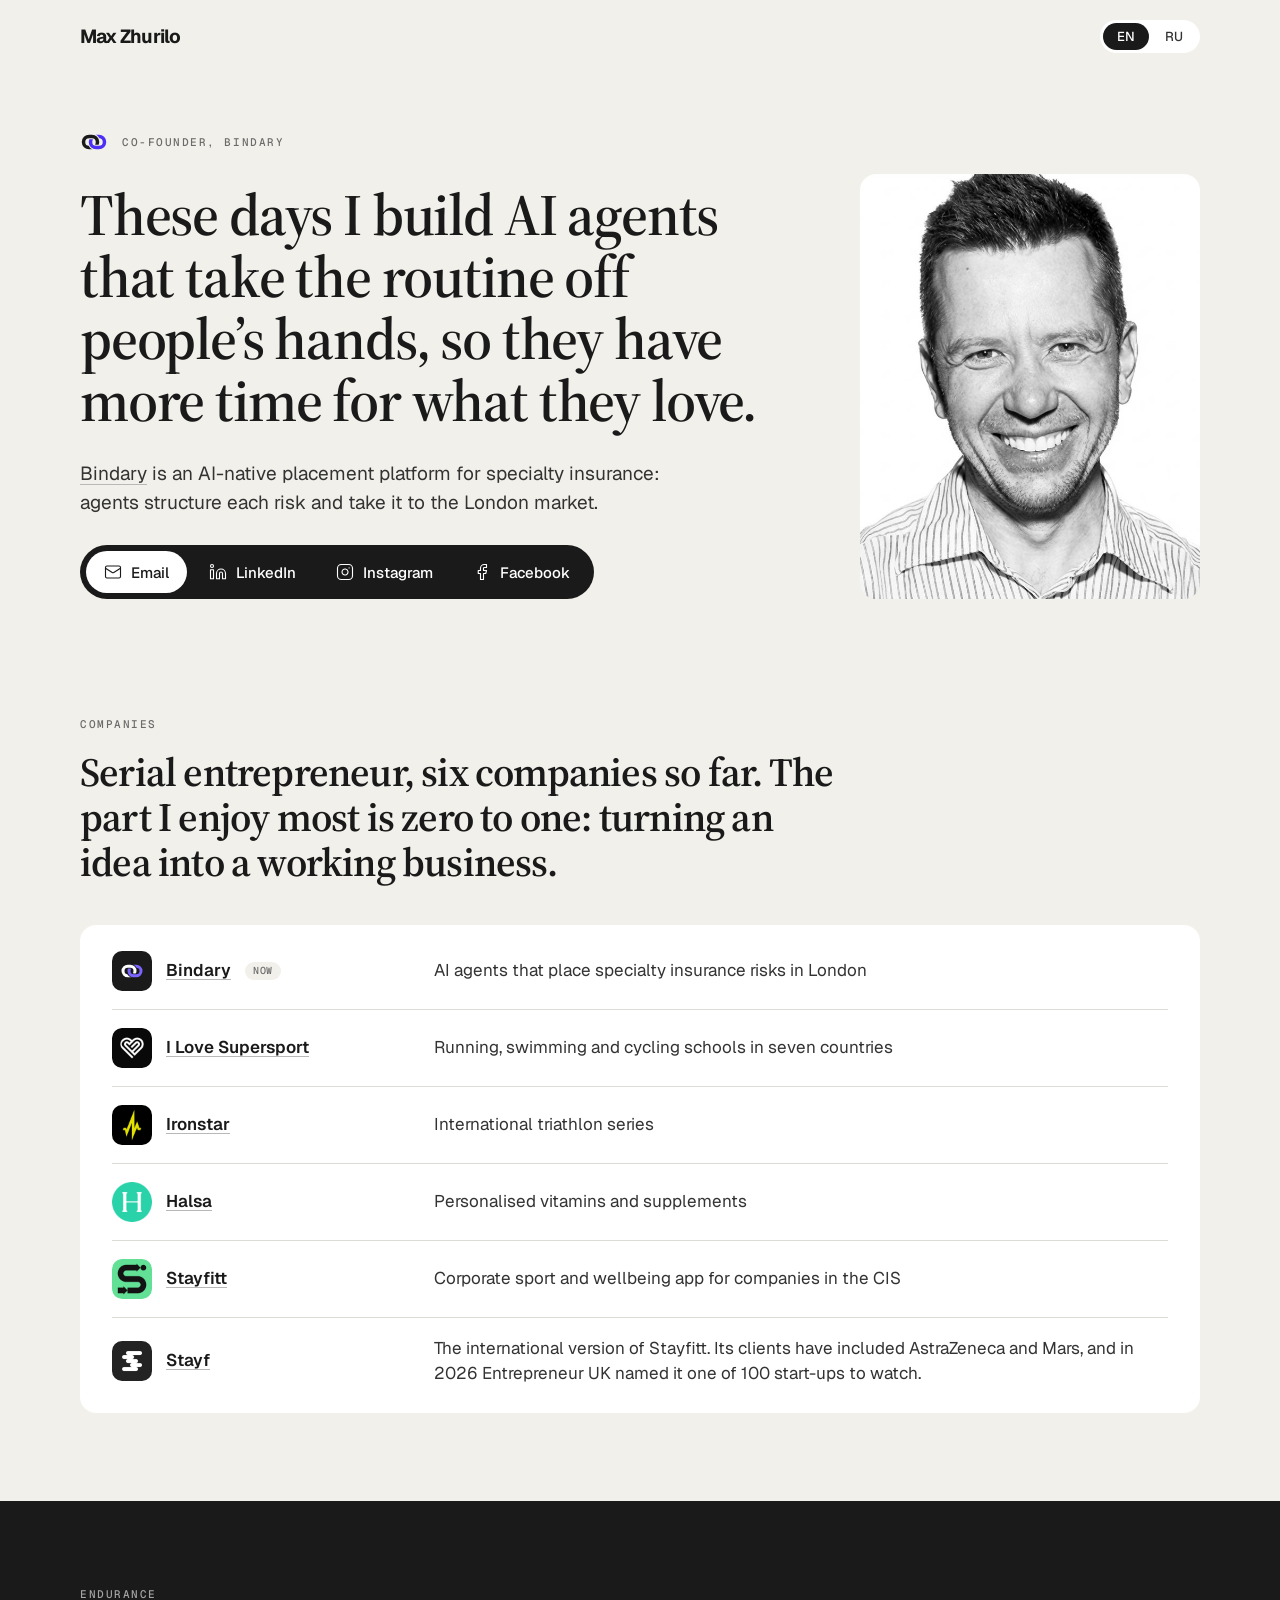
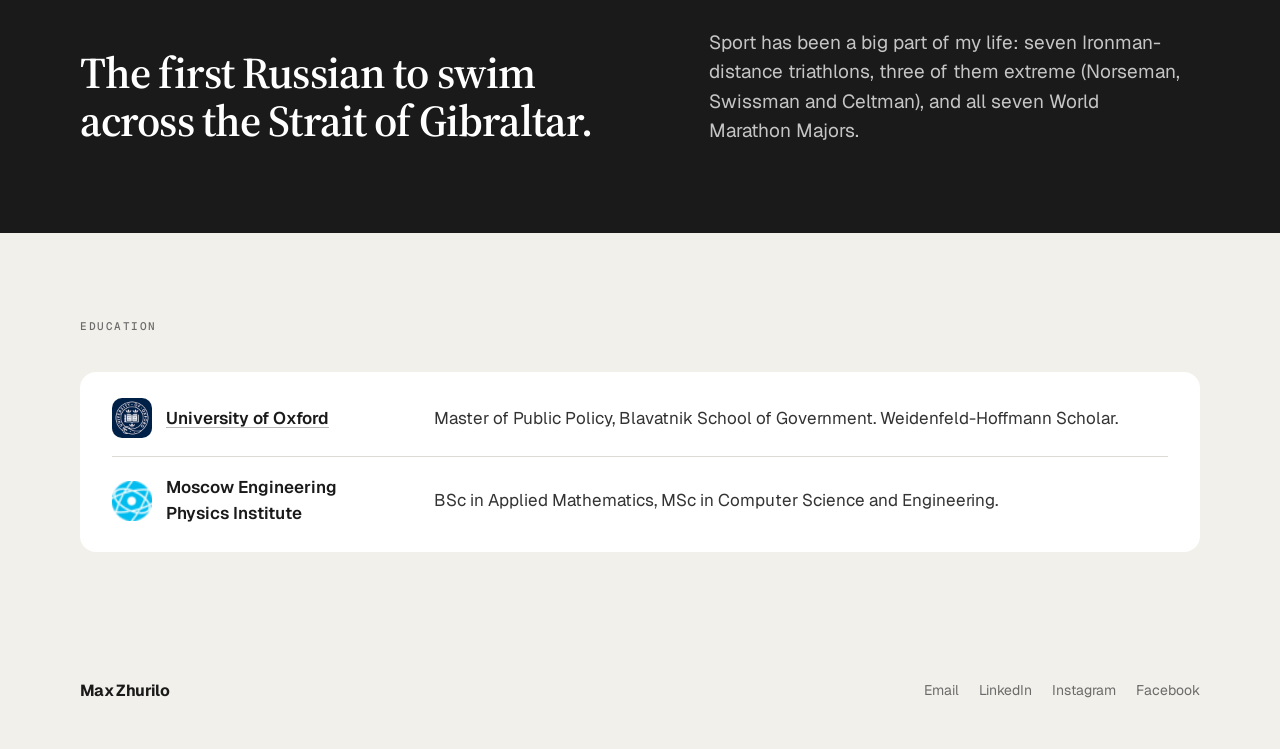
==== index.html @ 6ef6db4b "Personal site: English and Russian versions Static one-page site for zhurilo.com in the Bindary desi" ====
<!doctype html>
<html lang="en">
<head>
<meta charset="utf-8">
<meta name="viewport" content="width=device-width, initial-scale=1">
<title>Max Zhurilo</title>
<meta name="description" content="Max Zhurilo, co-founder of Bindary. He builds AI agents that take the routine off people’s hands, so they have more time for what they love.">
<link rel="canonical" href="https://zhurilo.com/">
<link rel="alternate" hreflang="en" href="https://zhurilo.com/">
<link rel="alternate" hreflang="ru" href="https://zhurilo.com/ru/">
<link rel="alternate" hreflang="x-default" href="https://zhurilo.com/">
<meta property="og:type" content="profile">
<meta property="og:locale" content="en_GB">
<meta property="og:locale:alternate" content="ru_RU">
<meta property="og:title" content="Max Zhurilo">
<meta property="og:description" content="Co-founder of Bindary. AI agents that take the routine off people’s hands, so they have more time for what they love.">
<meta property="og:url" content="https://zhurilo.com/">
<meta property="og:image" content="https://zhurilo.com/max.jpg">
<meta name="twitter:card" content="summary">
<meta name="theme-color" content="#F2F0EA">
<link rel="icon" href="data:image/svg+xml,%3Csvg xmlns='http://www.w3.org/2000/svg' viewBox='0 0 32 32'%3E%3Crect width='32' height='32' rx='8' fill='%231A1A1A'/%3E%3Ctext x='16' y='21' font-family='Helvetica,Arial,sans-serif' font-size='13' font-weight='700' letter-spacing='-0.5' text-anchor='middle' fill='%23F2F0EA'%3EMZ%3C/text%3E%3C/svg%3E">
<link rel="preconnect" href="https://fonts.googleapis.com">
<link rel="preconnect" href="https://fonts.gstatic.com" crossorigin>
<link href="https://fonts.googleapis.com/css2?family=Geist:wght@400;500;600;700&family=Geist+Mono:wght@500&family=Source+Serif+4:opsz,wght@8..60,600&display=swap" rel="stylesheet">
<link rel="stylesheet" href="styles.css">
<script type="application/ld+json">
{
  "@context": "https://schema.org",
  "@type": "Person",
  "name": "Max Zhurilo",
  "alternateName": ["Maxim Zhurilo", "Максим Журило"],
  "url": "https://zhurilo.com/",
  "image": "https://zhurilo.com/max.jpg",
  "jobTitle": "Co-founder",
  "worksFor": { "@type": "Organization", "name": "Bindary", "url": "https://bindary.com/" },
  "alumniOf": [
    { "@type": "CollegeOrUniversity", "name": "University of Oxford" },
    { "@type": "CollegeOrUniversity", "name": "Moscow Engineering Physics Institute (MEPhI)" }
  ],
  "sameAs": ["https://www.linkedin.com/in/zhurilo/", "https://www.instagram.com/maxzhurilo/", "https://www.facebook.com/zhurilo/", "https://www.bsg.ox.ac.uk/people/maxim-zhurilo"]
}
</script>
</head>
<body>

<header class="wrap nav">
  <span class="wordmark">Max Zhurilo</span>
  <nav class="lang" aria-label="Language">
    <a href="/" aria-current="page" lang="en">EN</a>
    <a href="/ru/" hreflang="ru" lang="ru">RU</a>
  </nav>
</header>

<main>

  <section class="wrap hero">
    <div class="hero-text">
      <div class="kicker">
        <img src="logos/bindary-mark.svg" alt="" width="28" height="28">
        <p class="label">Co-founder, Bindary</p>
      </div>
      <h1>These days I build AI agents that take the routine off people’s hands, so they have more time for what they love.</h1>
      <p class="hero-lede"><a href="https://bindary.com/">Bindary</a> is an AI-native placement platform for specialty insurance: agents structure each risk and take it to the London market.</p>
      <nav class="social" aria-label="Contacts">
        <a class="social-link is-primary" href="#contact" data-mail="bW9jLmxpYW1nQG9saXJ1aHoubWl4YW0=" rel="nofollow">
          <svg class="social-icon" viewBox="0 0 24 24" aria-hidden="true"><rect width="20" height="16" x="2" y="4" rx="2"/><path d="m22 7-8.97 5.7a1.94 1.94 0 0 1-2.06 0L2 7"/></svg>
          <span class="social-label">Email</span>
        </a>
        <a class="social-link" href="https://www.linkedin.com/in/zhurilo/">
          <svg class="social-icon" viewBox="0 0 24 24" aria-hidden="true"><path d="M16 8a6 6 0 0 1 6 6v7h-4v-7a2 2 0 0 0-2-2 2 2 0 0 0-2 2v7h-4v-7a6 6 0 0 1 6-6z"/><rect width="4" height="12" x="2" y="9"/><circle cx="4" cy="4" r="2"/></svg>
          <span class="social-label">LinkedIn</span>
        </a>
        <a class="social-link" href="https://www.instagram.com/maxzhurilo/">
          <svg class="social-icon" viewBox="0 0 24 24" aria-hidden="true"><rect width="20" height="20" x="2" y="2" rx="5" ry="5"/><path d="M16 11.37A4 4 0 1 1 12.63 8 4 4 0 0 1 16 11.37z"/><line x1="17.5" x2="17.51" y1="6.5" y2="6.5"/></svg>
          <span class="social-label">Instagram</span>
        </a>
        <a class="social-link" href="https://www.facebook.com/zhurilo/">
          <svg class="social-icon" viewBox="0 0 24 24" aria-hidden="true"><path d="M18 2h-3a5 5 0 0 0-5 5v3H7v4h3v8h4v-8h3l1-4h-4V7a1 1 0 0 1 1-1h3z"/></svg>
          <span class="social-label">Facebook</span>
        </a>
      </nav>
    </div>
    <img class="portrait" src="max.jpg" alt="Max Zhurilo" width="640" height="800">
  </section>

  <section class="wrap section" aria-labelledby="before-title">
    <div class="section-head">
      <p class="label">Companies</p>
      <h2 id="before-title">Serial entrepreneur, six companies so far. The part I enjoy most is zero to one: turning an idea into a working business.</h2>
    </div>
    <dl class="list">
      <div class="list-row">
        <dt class="company"><span class="logo-tile"><img src="logos/bindary-mark-on-dark.svg" alt="" width="24" height="24"></span><a href="https://bindary.com/">Bindary</a><span class="chip">Now</span></dt>
        <dd>AI agents that place specialty insurance risks in London</dd>
      </div>
      <div class="list-row">
        <dt class="company"><img src="logos/ilovesupersport.png" alt="" width="40" height="40"><a href="https://ilovesupersport.ru/">I Love Supersport</a></dt>
        <dd>Running, swimming and cycling schools in seven countries</dd>
      </div>
      <div class="list-row">
        <dt class="company"><img src="logos/ironstar.png" alt="" width="40" height="40"><a href="https://iron-star.com/">Ironstar</a></dt>
        <dd>International triathlon series</dd>
      </div>
      <div class="list-row">
        <dt class="company"><img src="logos/halsa.png" alt="" width="40" height="40"><a href="https://myhalsa.ru/">Halsa</a></dt>
        <dd>Personalised vitamins and supplements</dd>
      </div>
      <div class="list-row">
        <dt class="company"><img src="logos/stayfitt.png" alt="" width="40" height="40"><a href="https://www.stayfitt.ru/">Stayfitt</a></dt>
        <dd>Corporate sport and wellbeing app for companies in the CIS</dd>
      </div>
      <div class="list-row">
        <dt class="company"><img src="logos/stayf.png" alt="" width="40" height="40"><a href="https://www.stayf.app/">Stayf</a></dt>
        <dd>The international version of Stayfitt. Its clients have included AstraZeneca and Mars, and in 2026 Entrepreneur UK named it one of 100 start-ups to watch.</dd>
      </div>
    </dl>
  </section>

  <section class="band" aria-labelledby="endurance-title">
    <div class="wrap section">
      <p class="label">Endurance</p>
      <div class="band-grid">
        <h2 id="endurance-title">The first Russian to swim across the Strait of Gibraltar.</h2>
        <p class="band-text">Sport has been a big part of my life: seven Ironman-distance triathlons, three of them extreme (Norseman, Swissman and Celtman), and all seven World Marathon Majors.</p>
      </div>
    </div>
  </section>

  <section class="wrap section" aria-labelledby="education-label">
    <div class="section-head">
      <p class="label" id="education-label">Education</p>
    </div>
    <dl class="list">
      <div class="list-row">
        <dt class="company"><img src="logos/oxford.png" alt="" width="40" height="40"><a href="https://www.bsg.ox.ac.uk/people/maxim-zhurilo">University of Oxford</a></dt>
        <dd>Master of Public Policy, Blavatnik School of Government. Weidenfeld-Hoffmann Scholar.</dd>
      </div>
      <div class="list-row">
        <dt class="company"><img src="logos/mephi.png" alt="" width="40" height="40">Moscow Engineering Physics Institute</dt>
        <dd>BSc in Applied Mathematics, MSc in Computer Science and Engineering.</dd>
      </div>
    </dl>
  </section>

</main>

<footer class="wrap footer" id="contact">
  <span class="wordmark">Max Zhurilo</span>
  <div class="footer-links">
    <a href="#contact" data-mail="bW9jLmxpYW1nQG9saXJ1aHoubWl4YW0=" rel="nofollow">Email</a>
    <a href="https://www.linkedin.com/in/zhurilo/">LinkedIn</a>
    <a href="https://www.instagram.com/maxzhurilo/">Instagram</a>
    <a href="https://www.facebook.com/zhurilo/">Facebook</a>
  </div>
</footer>

<script src="site.js"></script>
</body>
</html>
---- styles.css ----
/* Bindary Design System tokens.
   Marist and Diatype are licensed to Bindary only and have no Cyrillic, so Source Serif 4
   and Geist stand in for them here; Geist Mono is the system's own mono face. */
:root {
  --black: #1A1A1A;
  --ink-700: #333333;
  --grey-500: #6B6B6B;
  --grey-300: #B8B8B8;
  --grey-200: #DDDBD5;
  --beige: #F2F0EA;
  --white: #FFFFFF;
  --blue-500: #4B2FF5;
  --blue-400: #7A64FF;

  --font-display: "Source Serif 4", Georgia, serif;
  --font-body: "Geist", "Helvetica Neue", Arial, sans-serif;
  --font-mono: "Geist Mono", ui-monospace, Menlo, monospace;

  --tracking-wordmark: -0.04em;
  --tracking-display: -0.02em;
  --tracking-label: 0.14em;

  --radius-m: 10px;
  --radius-l: 16px;
  --radius-pill: 999px;

  --ease: cubic-bezier(.2, .7, .2, 1);
  --dur-fast: 120ms;
}

*, *::before, *::after { box-sizing: border-box; }

html { -webkit-text-size-adjust: 100%; }

body {
  margin: 0;
  background: var(--beige);
  color: var(--black);
  font: 400 17px/1.5 var(--font-body);
  -webkit-font-smoothing: antialiased;
}

.wrap {
  width: 100%;
  max-width: 1200px;
  margin: 0 auto;
  padding-inline: 40px;
}

.label {
  margin: 0;
  font: 500 11px/1 var(--font-mono);
  letter-spacing: var(--tracking-label);
  text-transform: uppercase;
  color: var(--grey-500);
}

/* Navigation */
.nav {
  display: flex;
  align-items: center;
  justify-content: space-between;
  height: 72px;
}

.wordmark {
  font: 700 19px/1 var(--font-body);
  letter-spacing: var(--tracking-wordmark);
}

/* Language switch, after the Tabs component: a pill track with the current language filled */
.lang {
  display: inline-flex;
  gap: 2px;
  padding: 3px;
  border-radius: var(--radius-pill);
  background: var(--white);
}

.lang a {
  padding: 7px 14px;
  border-radius: var(--radius-pill);
  font: 500 13px/1 var(--font-body);
  color: var(--ink-700);
  text-decoration: none;
  transition: background-color var(--dur-fast) var(--ease), color var(--dur-fast);
}

.lang a:hover { color: var(--black); }

.lang a[aria-current="page"] {
  background: var(--black);
  color: var(--white);
}

/* Hero */
.hero {
  display: grid;
  grid-template-columns: minmax(0, 1fr) 340px;
  column-gap: 64px;
  align-items: end;
  padding-block: 56px 32px;
}

.hero-text {
  display: flex;
  flex-direction: column;
  align-items: flex-start;
  gap: 28px;
}

.kicker {
  display: flex;
  align-items: center;
  gap: 14px;
}

.kicker img {
  display: block;
  width: 28px;
  height: 28px;
}

.hero h1 {
  margin: 0;
  max-width: 14em;
  font: 600 clamp(38px, 1.5rem + 2.7vw, 62px)/1.06 var(--font-display);
  letter-spacing: var(--tracking-display);
  text-wrap: pretty;
}

/* Russian runs about a fifth longer, so its statement steps down a size */
.hero h1:lang(ru) { font-size: clamp(34px, 1.4rem + 2.2vw, 52px); }

.nowrap { white-space: nowrap; }

.hero-lede {
  margin: 0;
  max-width: 600px;
  font-size: 19px;
  color: var(--ink-700);
  text-wrap: pretty;
}

/* Contact bar: a black pill track, email first as the filled action, networks beside it */
.social {
  display: inline-flex;
  flex-wrap: wrap;
  gap: 4px;
  padding: 6px;
  border-radius: var(--radius-pill);
  background: var(--black);
}

.social-link {
  position: relative;
  display: inline-flex;
  align-items: center;
  gap: 9px;
  padding: 12px 18px;
  border-radius: var(--radius-pill);
  font: 500 15px/1 var(--font-body);
  color: var(--white);
  text-decoration: none;
  transition: transform var(--dur-fast) var(--ease), background-color var(--dur-fast) var(--ease), color var(--dur-fast);
}

.social-link:hover { background: rgba(255, 255, 255, .12); }

.social-link.is-primary {
  background: var(--white);
  color: var(--black);
}

.social-link.is-primary:hover { background: var(--beige); }

.social-link:focus-visible { outline-color: var(--blue-400); }

.social-icon {
  flex: none;
  width: 18px;
  height: 18px;
  fill: none;
  stroke: currentColor;
  stroke-width: 1.5;
  stroke-linecap: round;
  stroke-linejoin: round;
}

.portrait {
  display: block;
  width: 100%;
  height: auto;
  aspect-ratio: 4 / 5;
  object-fit: cover;
  border-radius: var(--radius-l);
  background: var(--white);
}

/* Press feedback, from the Button component */
.social-link:active { transform: scale(.98); }

/* Sections */
.section { padding-block: 88px; }

.section-head {
  display: flex;
  flex-direction: column;
  gap: 20px;
  margin-bottom: 40px;
}

.section-head h2 {
  margin: 0;
  max-width: 19em;
  font: 600 40px/1.12 var(--font-display);
  letter-spacing: var(--tracking-display);
  text-wrap: pretty;
}

/* White list card with ruled rows */
.list {
  margin: 0;
  padding: 8px 32px;
  background: var(--white);
  border-radius: var(--radius-l);
}

.list-row {
  display: grid;
  grid-template-columns: 290px minmax(0, 1fr);
  column-gap: 32px;
  align-items: center;
  padding-block: 18px;
}

.list-row + .list-row { border-top: 1px solid var(--grey-200); }

.list dt {
  margin: 0;
  font-weight: 600;
}

.list dd {
  margin: 0;
  color: var(--ink-700);
  text-wrap: pretty;
}

.company {
  display: flex;
  align-items: center;
  gap: 14px;
}

.company img {
  flex: none;
  display: block;
  width: 40px;
  height: 40px;
  border-radius: var(--radius-m);
}

/* The Bindary mark sits on a black tile in the approved White + Blue 400 pairing */
.company .logo-tile {
  flex: none;
  display: grid;
  place-items: center;
  width: 40px;
  height: 40px;
  border-radius: var(--radius-m);
  background: var(--black);
}

.company .logo-tile img {
  width: 24px;
  height: 24px;
  border-radius: 0;
}

/* Chip, size s, neutral status */
.chip {
  display: inline-flex;
  align-items: center;
  padding: 4px 8px;
  border-radius: var(--radius-pill);
  background: var(--beige);
  color: var(--grey-500);
  font: 500 10px/1 var(--font-mono);
  letter-spacing: .06em;
  text-transform: uppercase;
  white-space: nowrap;
}

.list a,
.hero-lede a {
  color: inherit;
  text-decoration-line: underline;
  text-decoration-color: var(--grey-300);
  text-decoration-thickness: 1px;
  text-underline-offset: 0.2em;
  transition: color var(--dur-fast), text-decoration-color var(--dur-fast);
}

.list a:hover,
.hero-lede a:hover {
  color: var(--blue-500);
  text-decoration-color: var(--blue-500);
}

/* Endurance: black band, statement on the left, detail on the right */
.band {
  background: var(--black);
  color: var(--white);
}

.band .label { color: rgba(255, 255, 255, .6); }

.band-grid {
  display: grid;
  grid-template-columns: minmax(0, 1.15fr) minmax(0, 1fr);
  column-gap: 64px;
  align-items: end;
  margin-top: 28px;
}

.band h2 {
  margin: 0;
  font: 600 44px/1.1 var(--font-display);
  letter-spacing: var(--tracking-display);
  text-wrap: pretty;
}

.band-text {
  margin: 0;
  font-size: 19px;
  line-height: 1.55;
  color: rgba(255, 255, 255, .75);
  text-wrap: pretty;
}

/* Footer */
.footer {
  display: flex;
  flex-wrap: wrap;
  align-items: center;
  justify-content: space-between;
  gap: 16px 24px;
  padding-block: 40px 48px;
  font-size: 14px;
  color: var(--grey-500);
}

.footer .wordmark {
  font-size: 16px;
  color: var(--black);
}

.footer-links {
  display: flex;
  gap: 20px;
}

.footer-links a {
  color: var(--grey-500);
  text-decoration: none;
}

.footer-links a:hover { color: var(--black); }

a:focus-visible {
  outline: 2px solid var(--blue-500);
  outline-offset: 3px;
}

@media (prefers-reduced-motion: reduce) {
  .social-link, .lang a, .list a, .hero-lede a { transition: none; }
  .social-link:active { transform: none; }
}

@media (max-width: 860px) {
  .wrap { padding-inline: 20px; }

  .hero {
    grid-template-columns: minmax(0, 1fr);
    row-gap: 32px;
    padding-block: 24px 8px;
  }

  .portrait {
    grid-row: 1;
    max-width: 168px;
  }

  .hero-lede { font-size: 17px; }

  /* On a phone the networks collapse to icons; their names stay for screen readers */
  .social-link { padding: 12px 14px; }

  .social-link:not(.is-primary) .social-label {
    position: absolute;
    width: 1px;
    height: 1px;
    overflow: hidden;
    clip-path: inset(50%);
    white-space: nowrap;
  }

  .section { padding-block: 56px; }

  .section-head h2 { font-size: 30px; }

  .list { padding: 4px 20px; }

  .list-row {
    grid-template-columns: minmax(0, 1fr);
    row-gap: 8px;
    align-items: start;
    padding-block: 16px;
  }

  .band-grid {
    grid-template-columns: minmax(0, 1fr);
    row-gap: 20px;
  }

  .band h2 { font-size: 32px; }

  .band-text { font-size: 17px; }
}
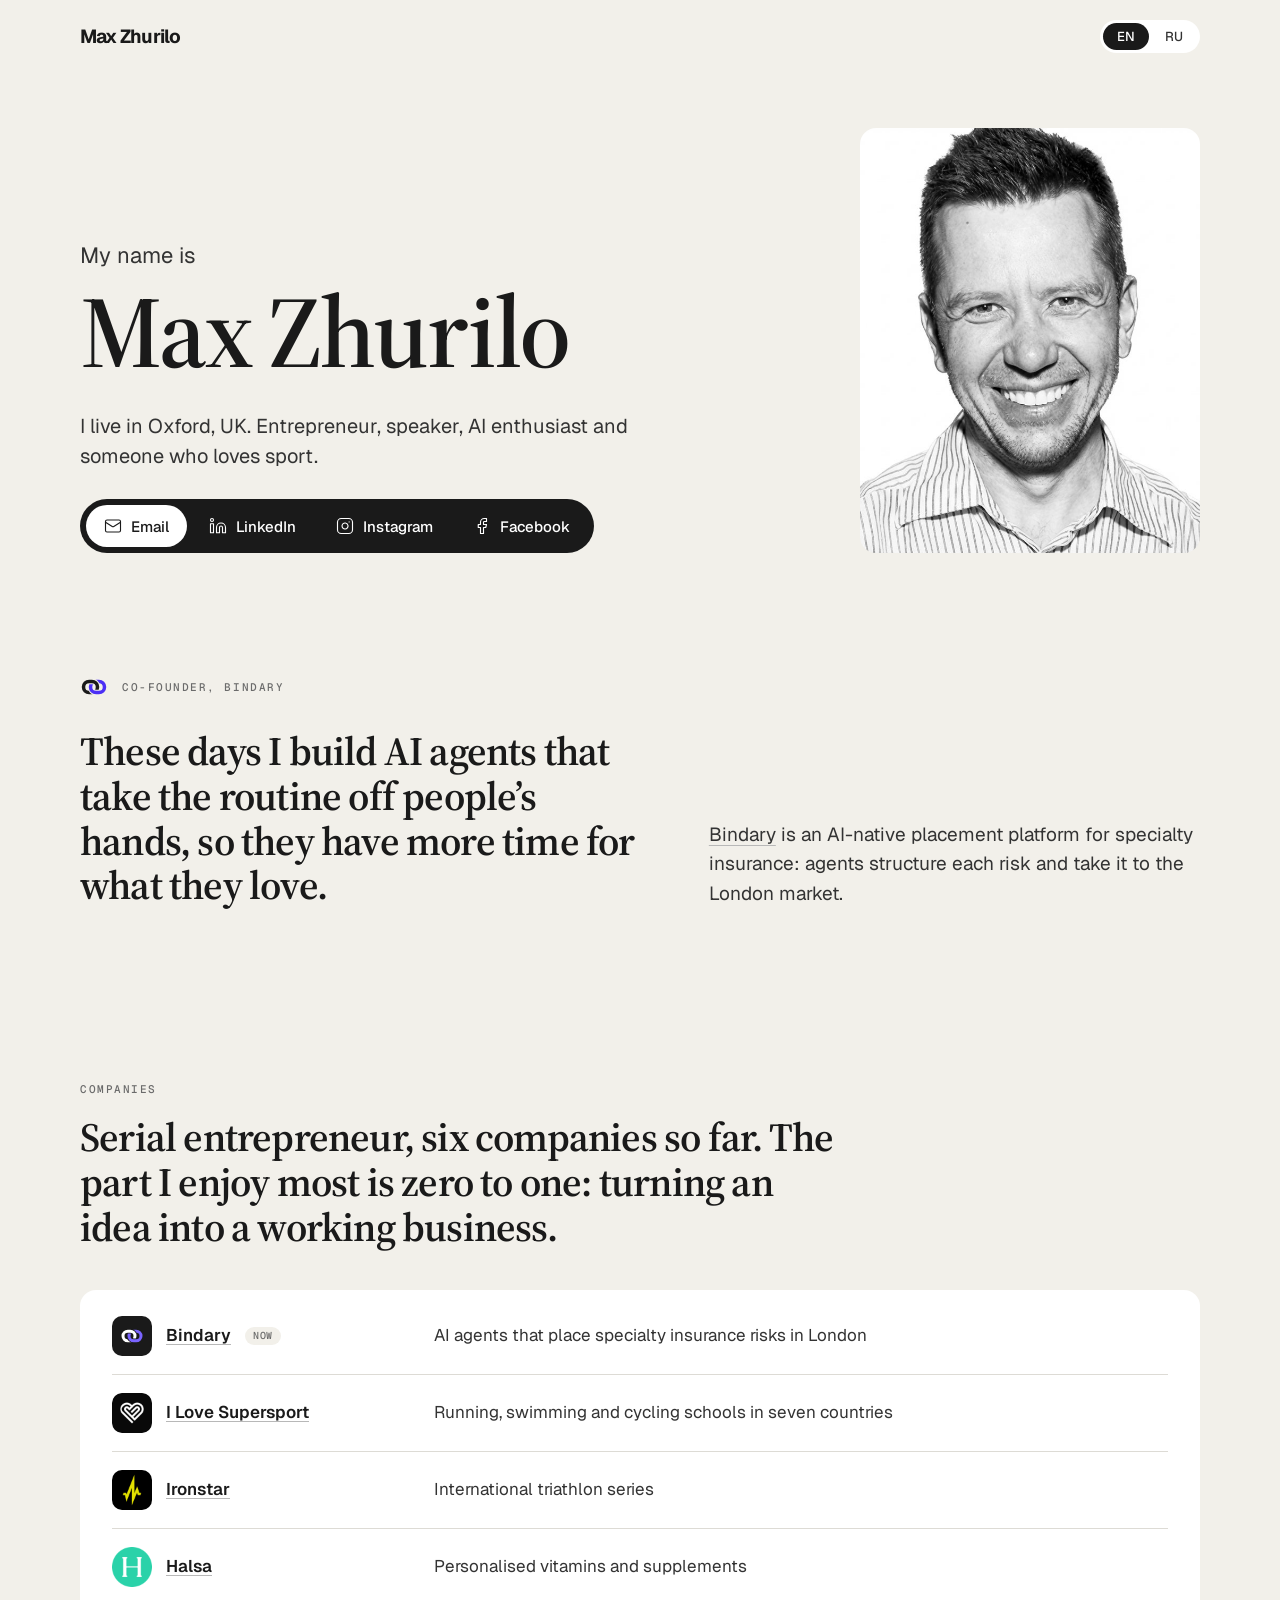
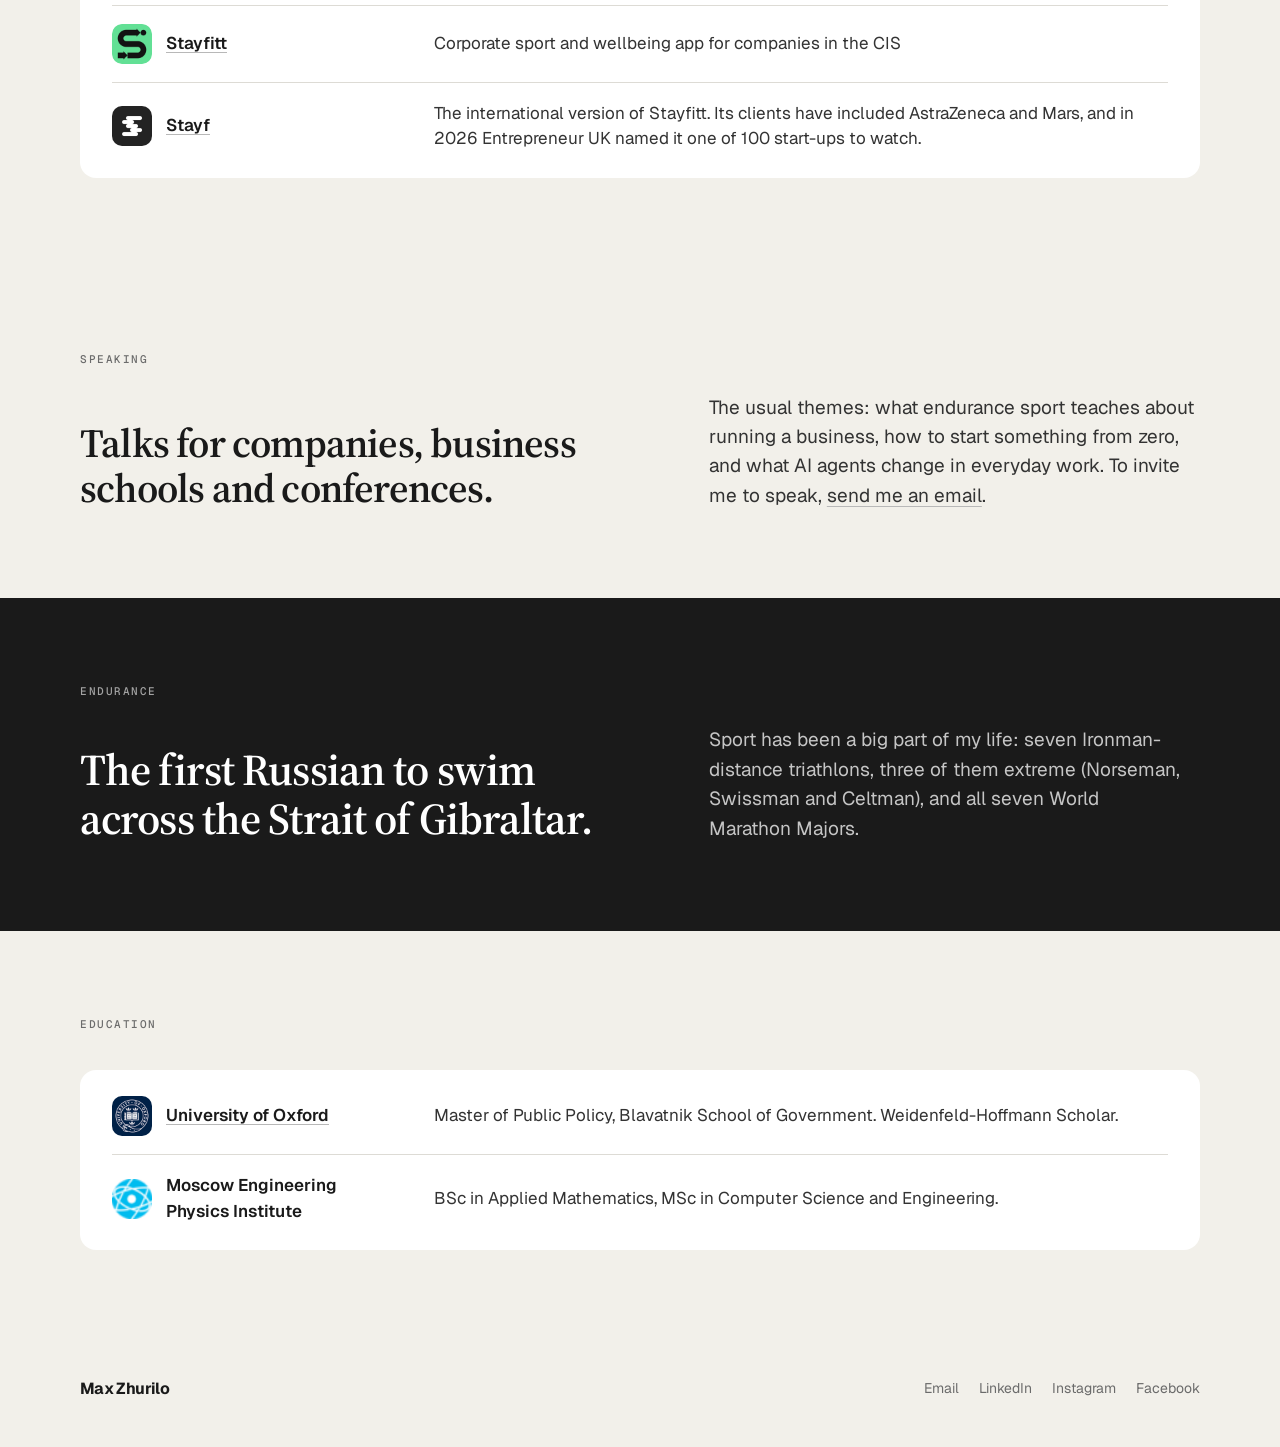
==== commit 99e33bd3: "Hero leads with the name; add Bindary and Speaking sections The headline is now the name itself ("My" ====
--- a/index.html
+++ b/index.html
@@ -4,7 +4,7 @@
 <meta charset="utf-8">
 <meta name="viewport" content="width=device-width, initial-scale=1">
 <title>Max Zhurilo</title>
-<meta name="description" content="Max Zhurilo, co-founder of Bindary. He builds AI agents that take the routine off people’s hands, so they have more time for what they love.">
+<meta name="description" content="Max Zhurilo: entrepreneur, speaker and AI enthusiast based in Oxford, UK. Co-founder of Bindary, where AI agents place specialty insurance risks in London.">
 <link rel="canonical" href="https://zhurilo.com/">
 <link rel="alternate" hreflang="en" href="https://zhurilo.com/">
 <link rel="alternate" hreflang="ru" href="https://zhurilo.com/ru/">
@@ -13,7 +13,7 @@
 <meta property="og:locale" content="en_GB">
 <meta property="og:locale:alternate" content="ru_RU">
 <meta property="og:title" content="Max Zhurilo">
-<meta property="og:description" content="Co-founder of Bindary. AI agents that take the routine off people’s hands, so they have more time for what they love.">
+<meta property="og:description" content="Entrepreneur, speaker and AI enthusiast based in Oxford, UK. Co-founder of Bindary.">
 <meta property="og:url" content="https://zhurilo.com/">
 <meta property="og:image" content="https://zhurilo.com/max.jpg">
 <meta name="twitter:card" content="summary">
@@ -31,8 +31,10 @@
   "alternateName": ["Maxim Zhurilo", "Максим Журило"],
   "url": "https://zhurilo.com/",
   "image": "https://zhurilo.com/max.jpg",
+  "description": "Entrepreneur, speaker and AI enthusiast based in Oxford, UK. Co-founder of Bindary.",
   "jobTitle": "Co-founder",
   "worksFor": { "@type": "Organization", "name": "Bindary", "url": "https://bindary.com/" },
+  "address": { "@type": "PostalAddress", "addressLocality": "Oxford", "addressCountry": "GB" },
   "alumniOf": [
     { "@type": "CollegeOrUniversity", "name": "University of Oxford" },
     { "@type": "CollegeOrUniversity", "name": "Moscow Engineering Physics Institute (MEPhI)" }
@@ -55,12 +57,8 @@
 
   <section class="wrap hero">
     <div class="hero-text">
-      <div class="kicker">
-        <img src="logos/bindary-mark.svg" alt="" width="28" height="28">
-        <p class="label">Co-founder, Bindary</p>
-      </div>
-      <h1>These days I build AI agents that take the routine off people’s hands, so they have more time for what they love.</h1>
-      <p class="hero-lede"><a href="https://bindary.com/">Bindary</a> is an AI-native placement platform for specialty insurance: agents structure each risk and take it to the London market.</p>
+      <h1><span class="intro-line">My name is</span> <span class="name">Max Zhurilo</span></h1>
+      <p class="hero-lede">I live in Oxford, UK. Entrepreneur, speaker, AI enthusiast and someone who loves sport.</p>
       <nav class="social" aria-label="Contacts">
         <a class="social-link is-primary" href="#contact" data-mail="bW9jLmxpYW1nQG9saXJ1aHoubWl4YW0=" rel="nofollow">
           <svg class="social-icon" viewBox="0 0 24 24" aria-hidden="true"><rect width="20" height="16" x="2" y="4" rx="2"/><path d="m22 7-8.97 5.7a1.94 1.94 0 0 1-2.06 0L2 7"/></svg>
@@ -81,6 +79,17 @@
       </nav>
     </div>
     <img class="portrait" src="max.jpg" alt="Max Zhurilo" width="640" height="800">
+  </section>
+
+  <section class="wrap section" aria-labelledby="now-title">
+    <div class="kicker">
+      <img src="logos/bindary-mark.svg" alt="" width="28" height="28">
+      <p class="label">Co-founder, Bindary</p>
+    </div>
+    <div class="split">
+      <h2 id="now-title">These days I build AI agents that take the routine off people’s hands, so they have more time for what they love.</h2>
+      <p class="split-text"><a href="https://bindary.com/">Bindary</a> is an AI-native placement platform for specialty insurance: agents structure each risk and take it to the London market.</p>
+    </div>
   </section>
 
   <section class="wrap section" aria-labelledby="before-title">
@@ -116,12 +125,20 @@
     </dl>
   </section>
 
+  <section class="wrap section" aria-labelledby="speaking-title">
+    <p class="label">Speaking</p>
+    <div class="split">
+      <h2 id="speaking-title">Talks for companies, business schools and conferences.</h2>
+      <p class="split-text">The usual themes: what endurance sport teaches about running a business, how to start something from zero, and what AI agents change in everyday work. To invite me to speak, <a href="#contact" data-mail="bW9jLmxpYW1nQG9saXJ1aHoubWl4YW0=" rel="nofollow">send me an email</a>.</p>
+    </div>
+  </section>
+
   <section class="band" aria-labelledby="endurance-title">
     <div class="wrap section">
       <p class="label">Endurance</p>
-      <div class="band-grid">
+      <div class="split">
         <h2 id="endurance-title">The first Russian to swim across the Strait of Gibraltar.</h2>
-        <p class="band-text">Sport has been a big part of my life: seven Ironman-distance triathlons, three of them extreme (Norseman, Swissman and Celtman), and all seven World Marathon Majors.</p>
+        <p class="split-text">Sport has been a big part of my life: seven Ironman-distance triathlons, three of them extreme (Norseman, Swissman and Celtman), and all seven World Marathon Majors.</p>
       </div>
     </div>
   </section>
--- a/styles.css
+++ b/styles.css
@@ -121,23 +121,32 @@
   height: 28px;
 }
 
+/* The name is the headline: a quiet lead-in line, then the name as large as the column allows */
 .hero h1 {
-  margin: 0;
-  max-width: 14em;
-  font: 600 clamp(38px, 1.5rem + 2.7vw, 62px)/1.06 var(--font-display);
+  display: flex;
+  flex-direction: column;
+  gap: 12px;
+  margin: 0;
+  font: 600 clamp(52px, 2.2rem + 5.2vw, 108px)/1 var(--font-display);
   letter-spacing: var(--tracking-display);
-  text-wrap: pretty;
-}
-
-/* Russian runs about a fifth longer, so its statement steps down a size */
-.hero h1:lang(ru) { font-size: clamp(34px, 1.4rem + 2.2vw, 52px); }
+  text-wrap: balance;
+}
+
+.intro-line {
+  font: 400 clamp(18px, 1rem + 0.5vw, 22px)/1.3 var(--font-body);
+  letter-spacing: 0;
+  color: var(--ink-700);
+}
+
+/* The Russian name is two letters longer, so it steps down to stay on one line */
+.hero h1:lang(ru) { font-size: clamp(44px, 1.8rem + 4.4vw, 88px); }
 
 .nowrap { white-space: nowrap; }
 
 .hero-lede {
   margin: 0;
   max-width: 600px;
-  font-size: 19px;
+  font-size: 20px;
   color: var(--ink-700);
   text-wrap: pretty;
 }
@@ -293,7 +302,8 @@
 }
 
 .list a,
-.hero-lede a {
+.hero-lede a,
+.split-text a {
   color: inherit;
   text-decoration-line: underline;
   text-decoration-color: var(--grey-300);
@@ -303,20 +313,14 @@
 }
 
 .list a:hover,
-.hero-lede a:hover {
+.hero-lede a:hover,
+.split-text a:hover {
   color: var(--blue-500);
   text-decoration-color: var(--blue-500);
 }
 
-/* Endurance: black band, statement on the left, detail on the right */
-.band {
-  background: var(--black);
-  color: var(--white);
-}
-
-.band .label { color: rgba(255, 255, 255, .6); }
-
-.band-grid {
+/* Split statement: heading on the left, one paragraph of detail on the right */
+.split {
   display: grid;
   grid-template-columns: minmax(0, 1.15fr) minmax(0, 1fr);
   column-gap: 64px;
@@ -324,20 +328,34 @@
   margin-top: 28px;
 }
 
-.band h2 {
-  margin: 0;
-  font: 600 44px/1.1 var(--font-display);
+.split h2 {
+  margin: 0;
+  font: 600 40px/1.12 var(--font-display);
   letter-spacing: var(--tracking-display);
   text-wrap: pretty;
 }
 
-.band-text {
+.split-text {
   margin: 0;
   font-size: 19px;
   line-height: 1.55;
-  color: rgba(255, 255, 255, .75);
+  color: var(--ink-700);
   text-wrap: pretty;
 }
+
+/* Endurance: the same split on a black band */
+.band {
+  background: var(--black);
+  color: var(--white);
+}
+
+.band .label { color: rgba(255, 255, 255, .6); }
+
+.band .split h2 { font-size: 44px; line-height: 1.1; }
+
+.band .split-text { color: rgba(255, 255, 255, .75); }
+
+.band .split-text a { text-decoration-color: rgba(255, 255, 255, .4); }
 
 /* Footer */
 .footer {
@@ -374,7 +392,7 @@
 }
 
 @media (prefers-reduced-motion: reduce) {
-  .social-link, .lang a, .list a, .hero-lede a { transition: none; }
+  .social-link, .lang a, .list a, .hero-lede a, .split-text a { transition: none; }
   .social-link:active { transform: none; }
 }
 
@@ -419,12 +437,14 @@
     padding-block: 16px;
   }
 
-  .band-grid {
+  .split {
     grid-template-columns: minmax(0, 1fr);
     row-gap: 20px;
   }
 
-  .band h2 { font-size: 32px; }
-
-  .band-text { font-size: 17px; }
-}
+  .split h2 { font-size: 30px; }
+
+  .band .split h2 { font-size: 32px; }
+
+  .split-text { font-size: 17px; }
+}
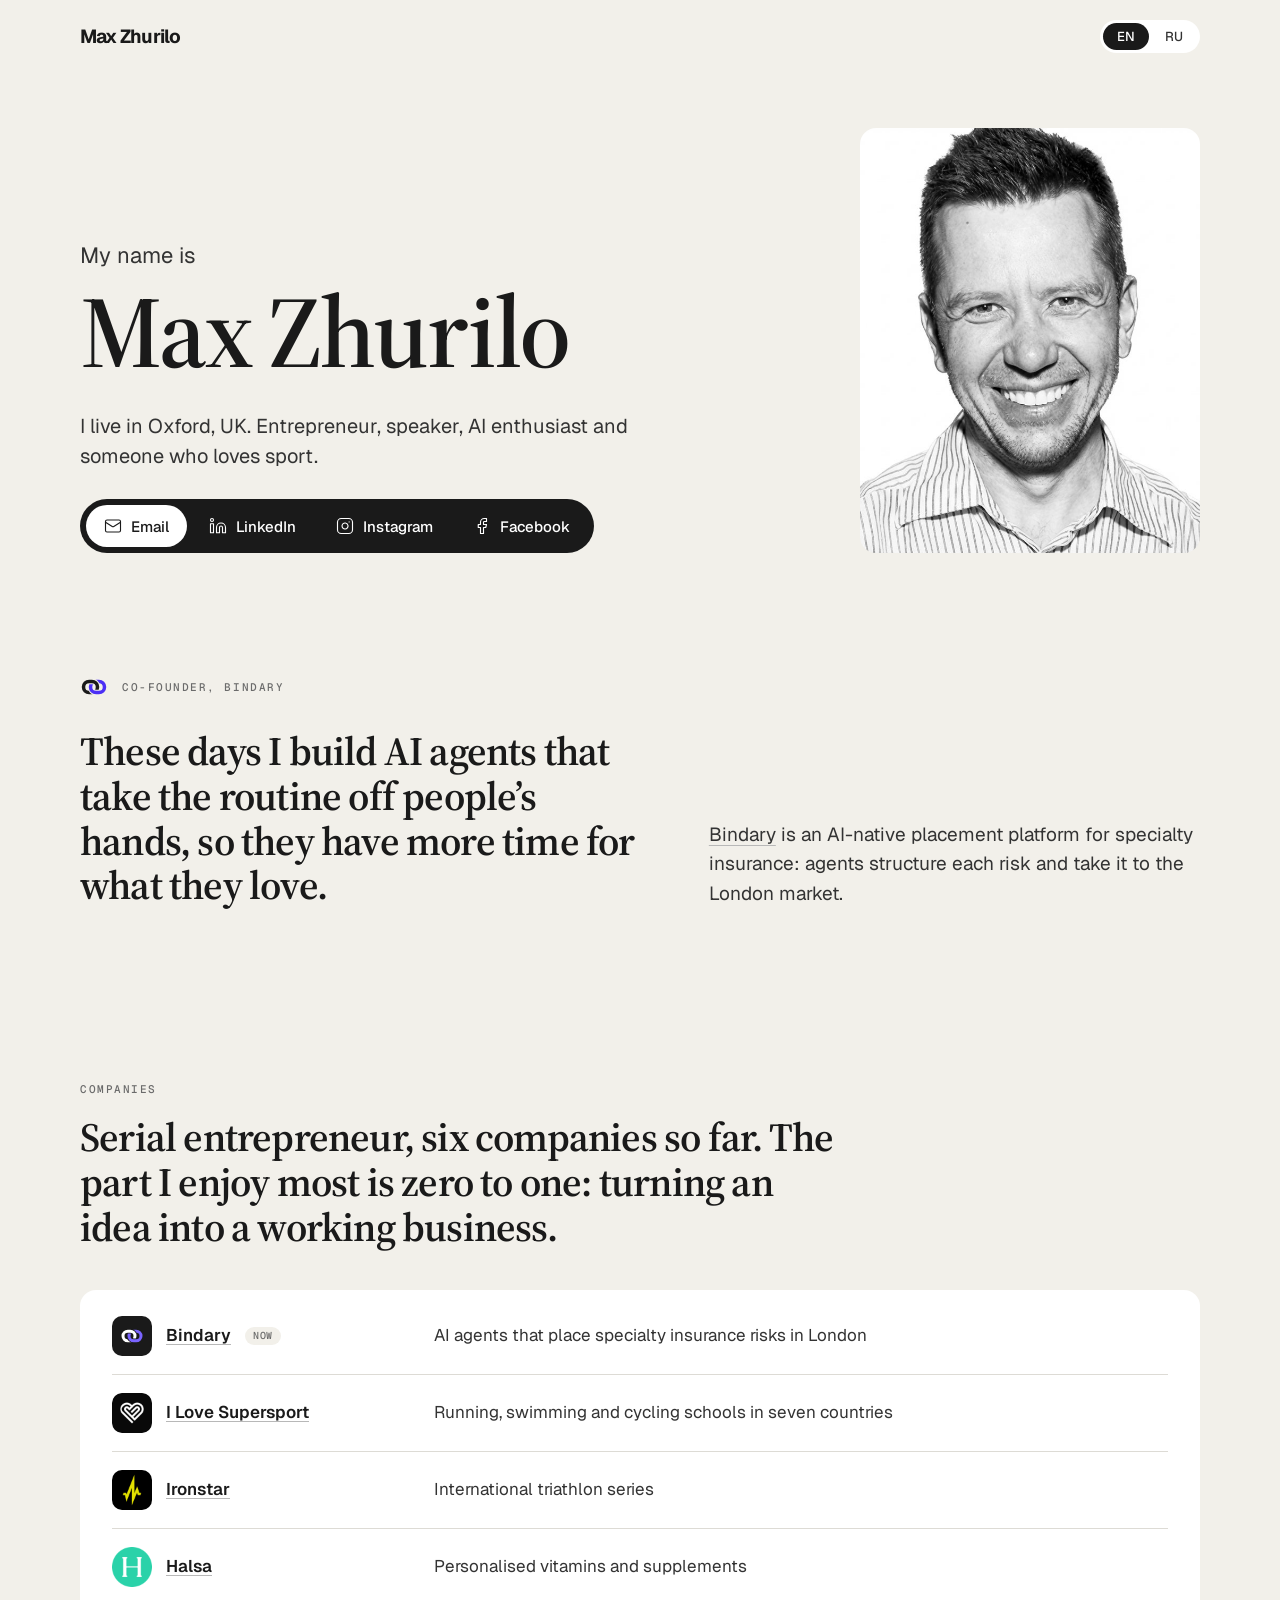
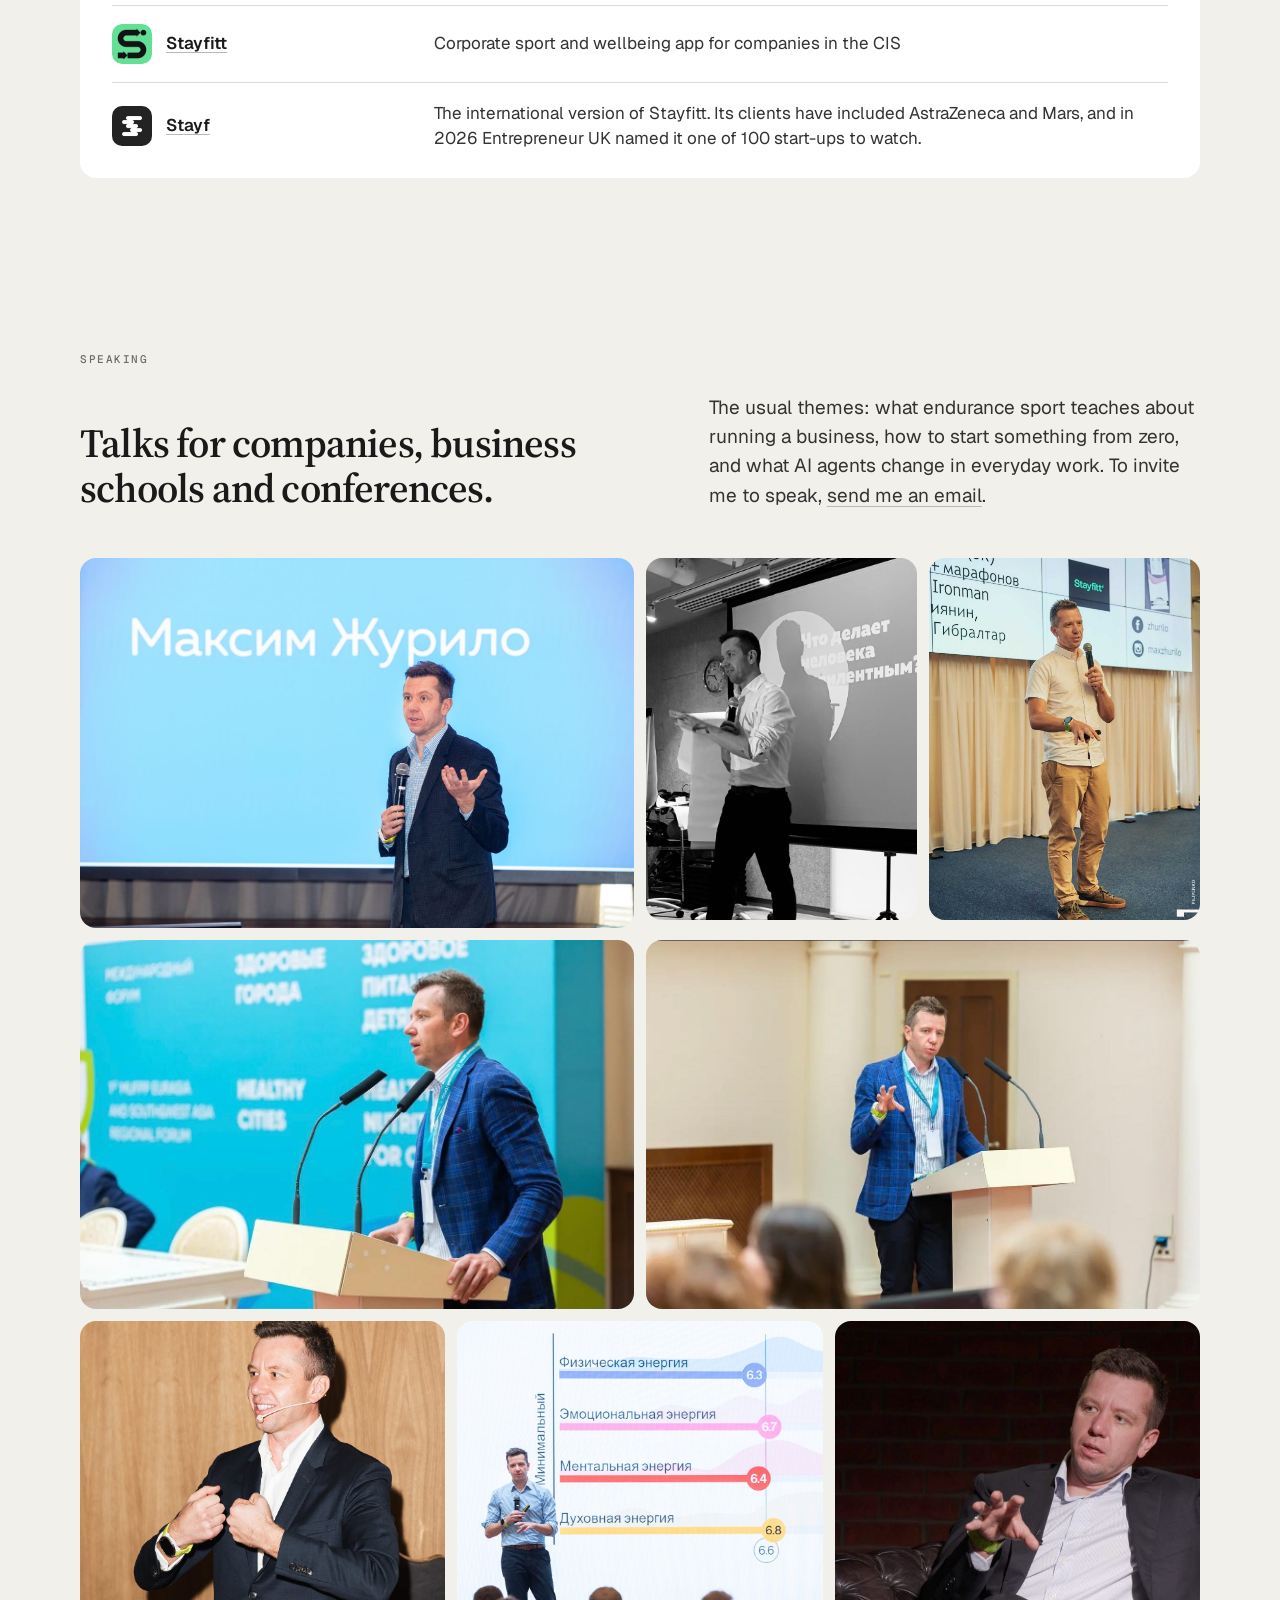
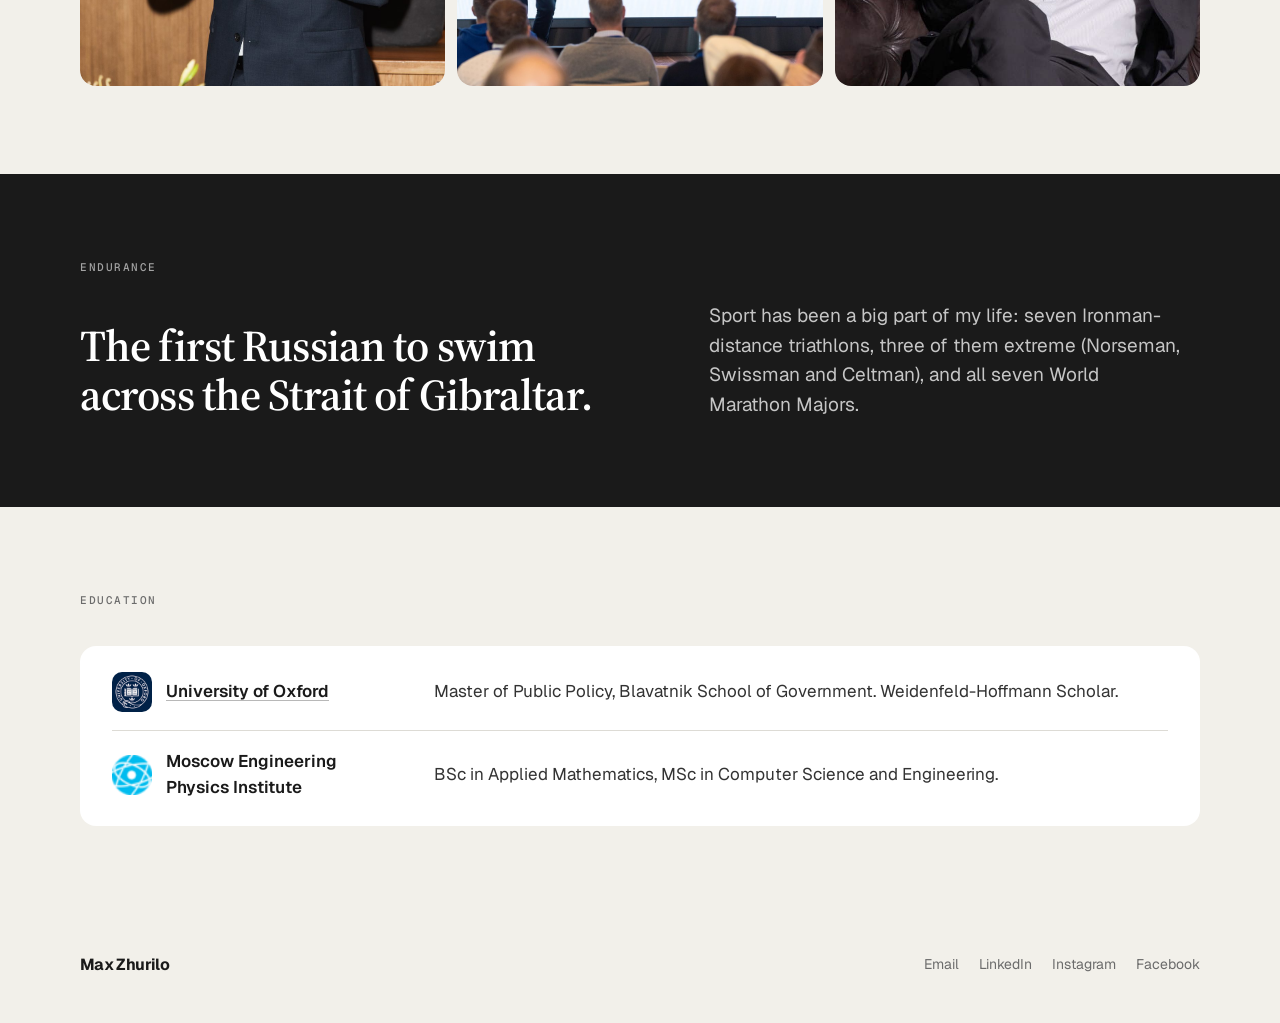
==== commit e1354e07: "Speaking section: add a wall of eight talk photos Eight photos from 2021 talks and interviews (Samol" ====
--- a/index.html
+++ b/index.html
@@ -131,6 +131,16 @@
       <h2 id="speaking-title">Talks for companies, business schools and conferences.</h2>
       <p class="split-text">The usual themes: what endurance sport teaches about running a business, how to start something from zero, and what AI agents change in everyday work. To invite me to speak, <a href="#contact" data-mail="bW9jLmxpYW1nQG9saXJ1aHoubWl4YW0=" rel="nofollow">send me an email</a>.</p>
     </div>
+    <div class="photo-grid">
+      <img class="tile-wide" src="talks/01.jpg" alt="Max on stage with a microphone, his name on the screen behind him" width="1600" height="1067">
+      <img class="tile-tall" src="talks/02.jpg" alt="Black and white photo of Max speaking in front of a slide" width="768" height="1024" loading="lazy">
+      <img class="tile-tall" src="talks/03.jpg" alt="Max on stage, the slide behind him mentions Ironman and Gibraltar" width="1066" height="1600" loading="lazy">
+      <img class="tile-wide" src="talks/04.jpg" alt="Max at a lectern at an international forum" width="1169" height="767" loading="lazy">
+      <img class="tile-wide" src="talks/05.jpg" alt="Max at a lectern in a white hall, the audience in the foreground" width="1169" height="781" loading="lazy">
+      <img class="tile-square" src="talks/06.jpg" alt="Max speaking to guests at a dinner" width="1067" height="1600" loading="lazy" style="object-position: 50% 22%">
+      <img class="tile-square" src="talks/07.jpg" alt="Max talking to a hall about four kinds of energy" width="1600" height="1067" loading="lazy" style="object-position: 38% 50%">
+      <img class="tile-square" src="talks/08.jpg" alt="Max in a studio during an interview" width="1280" height="720" loading="lazy" style="object-position: 42% 50%">
+    </div>
   </section>
 
   <section class="band" aria-labelledby="endurance-title">
--- a/styles.css
+++ b/styles.css
@@ -357,6 +357,29 @@
 
 .band .split-text a { text-decoration-color: rgba(255, 255, 255, .4); }
 
+/* Talks: a photo wall under the statement. One 12-column grid at every width;
+   wide 3:2 tiles span 6, upright 3:4 tiles span 3 and square tiles span 4,
+   so every row of a wide-plus-upright mix keeps the same height. */
+.photo-grid {
+  display: grid;
+  grid-template-columns: repeat(12, minmax(0, 1fr));
+  gap: 12px;
+  margin-top: 48px;
+}
+
+.photo-grid img {
+  display: block;
+  width: 100%;
+  height: auto;
+  object-fit: cover;
+  border-radius: var(--radius-l);
+  background: var(--white);
+}
+
+.tile-wide { grid-column: span 6; aspect-ratio: 3 / 2; }
+.tile-tall { grid-column: span 3; aspect-ratio: 3 / 4; }
+.tile-square { grid-column: span 4; aspect-ratio: 1; }
+
 /* Footer */
 .footer {
   display: flex;
@@ -447,4 +470,11 @@
   .band .split h2 { font-size: 32px; }
 
   .split-text { font-size: 17px; }
-}
+
+  .photo-grid {
+    gap: 8px;
+    margin-top: 32px;
+  }
+
+  .photo-grid img { border-radius: var(--radius-m); }
+}
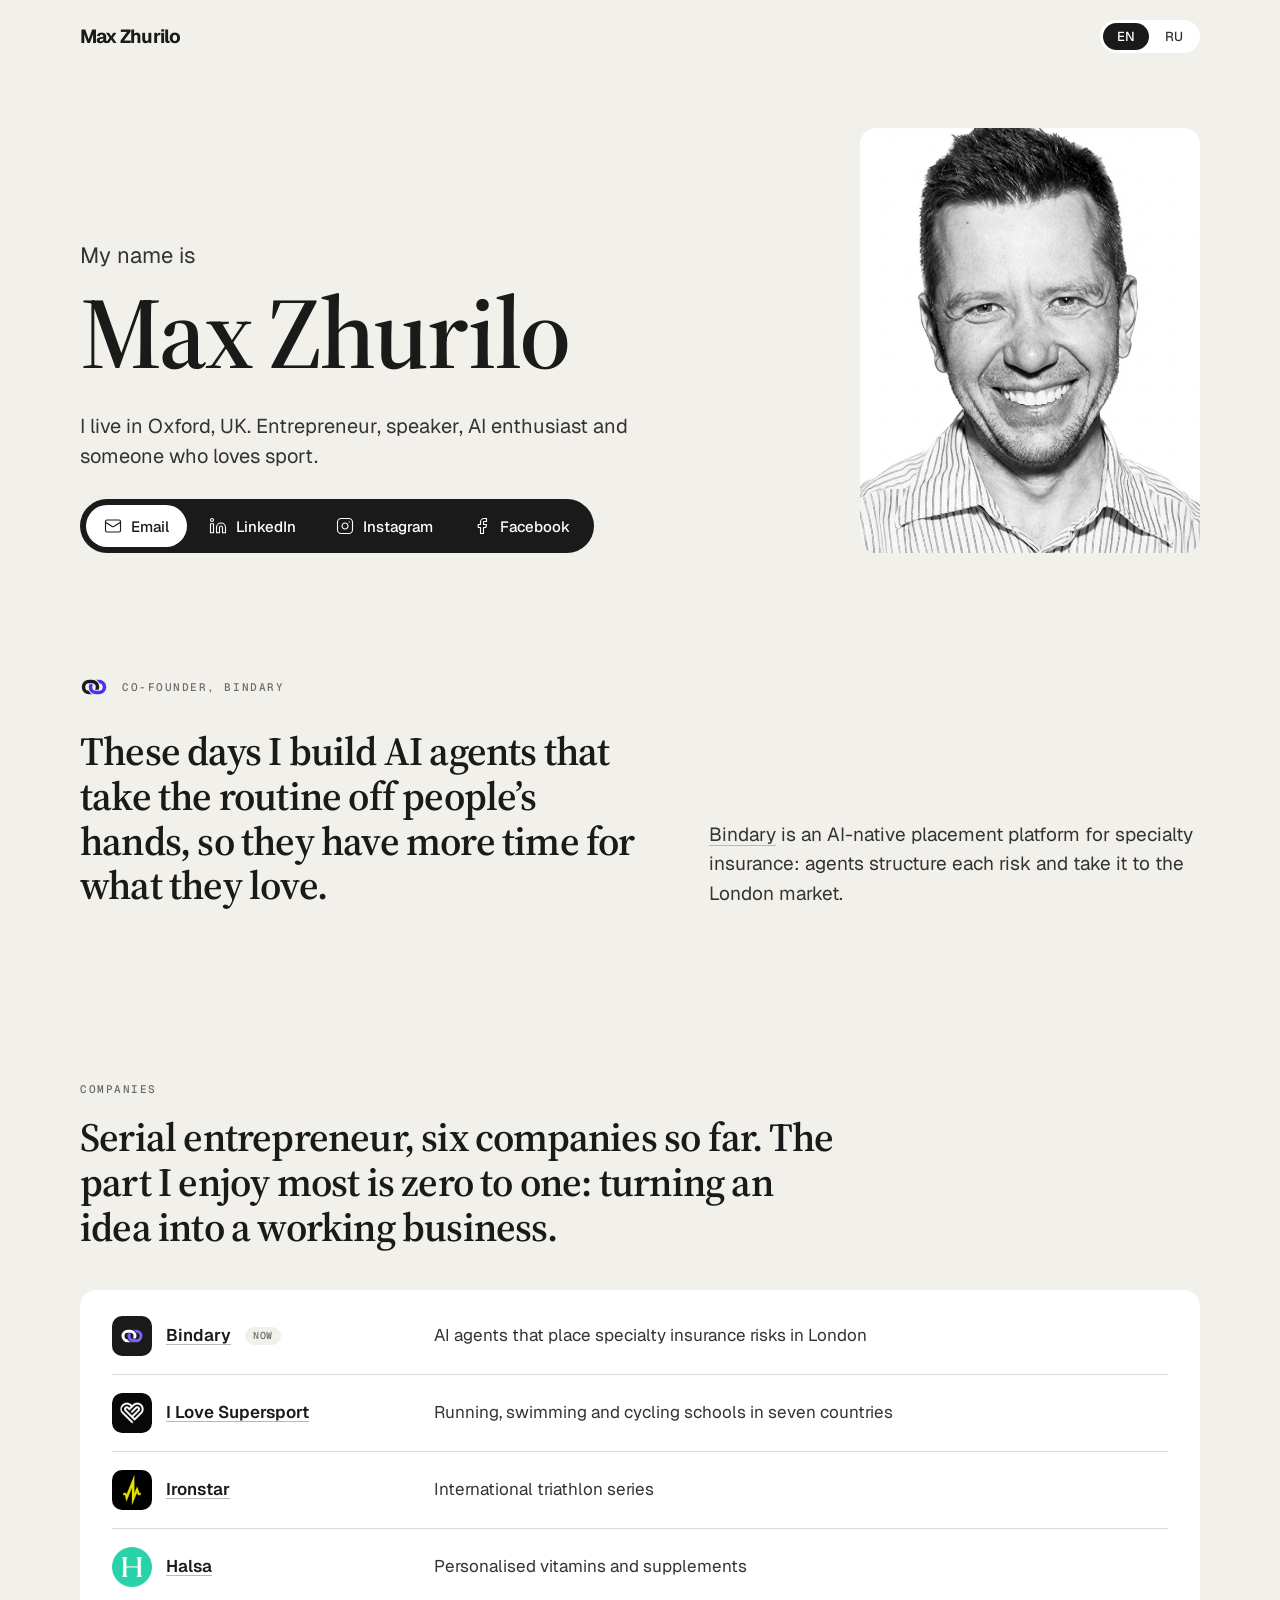
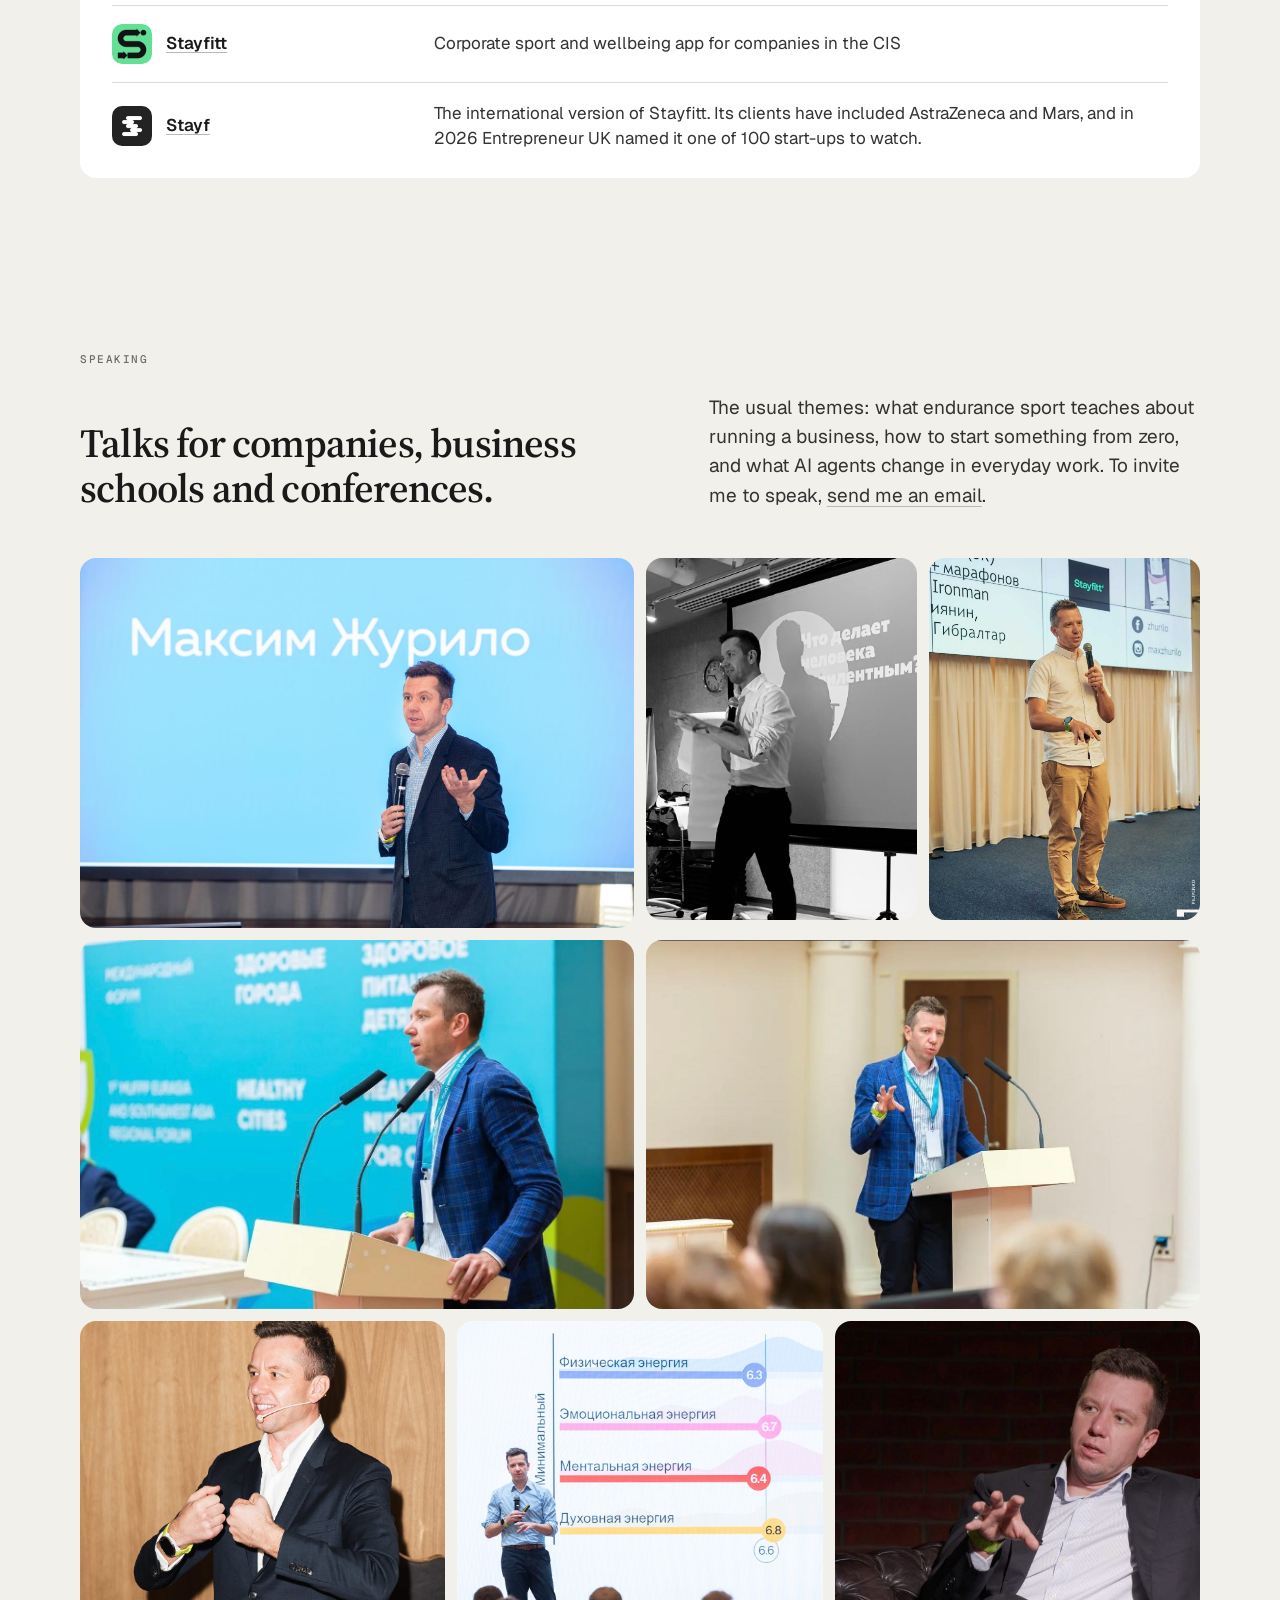
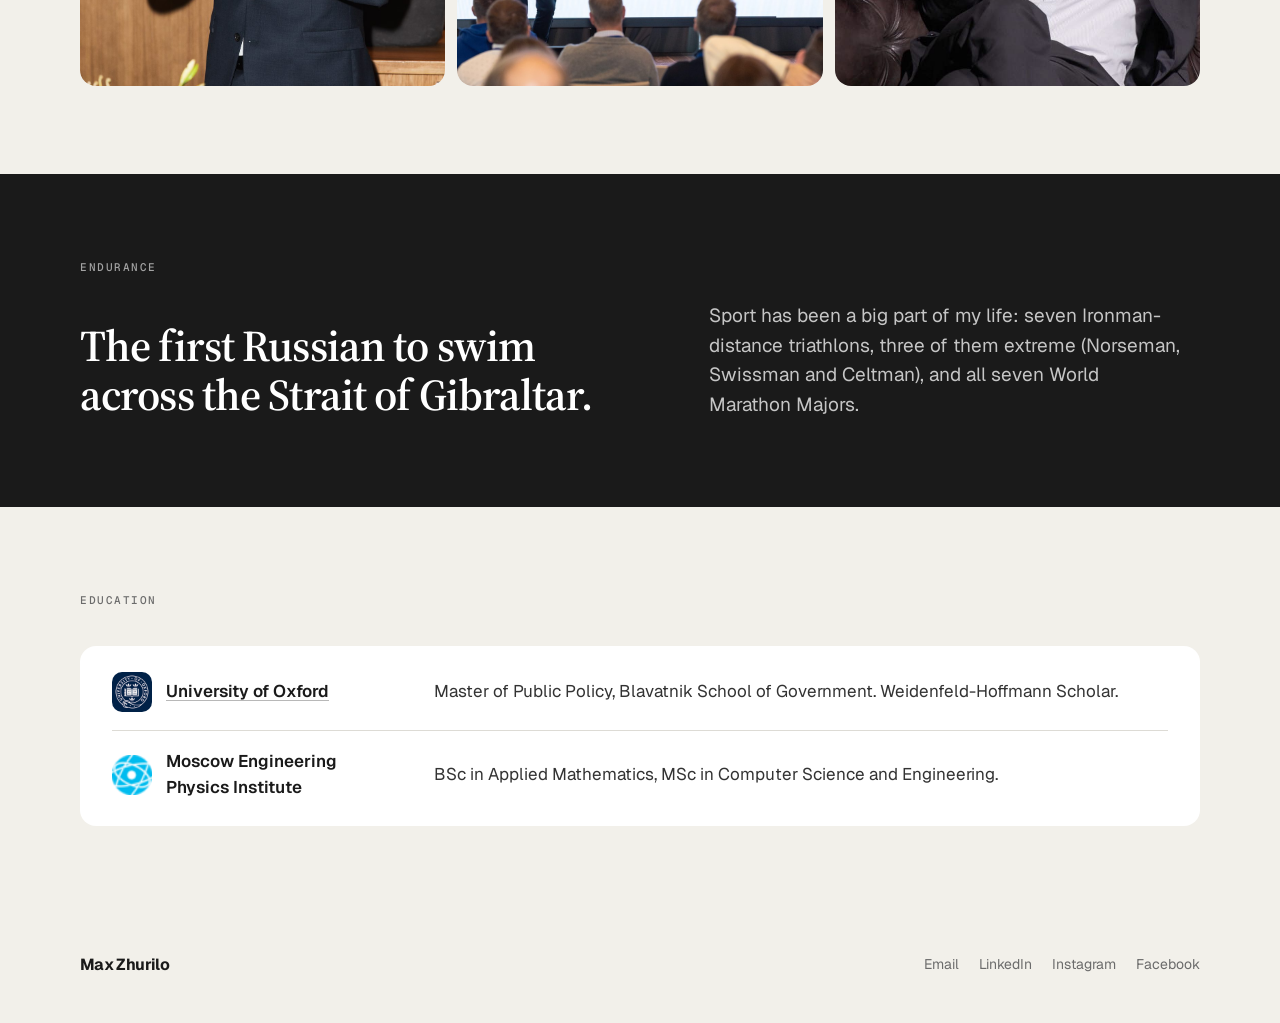
==== commit 88e2aa53: "SEO: titles, descriptions, Open Graph images, favicons, structured data, sitemap Descriptive titles " ====
--- a/index.html
+++ b/index.html
@@ -3,22 +3,35 @@
 <head>
 <meta charset="utf-8">
 <meta name="viewport" content="width=device-width, initial-scale=1">
-<title>Max Zhurilo</title>
-<meta name="description" content="Max Zhurilo: entrepreneur, speaker and AI enthusiast based in Oxford, UK. Co-founder of Bindary, where AI agents place specialty insurance risks in London.">
+<title>Max Zhurilo: entrepreneur, speaker, AI enthusiast | Oxford, UK</title>
+<meta name="description" content="Serial entrepreneur, speaker and AI enthusiast in Oxford, UK. Co-founder of Bindary; founder of I Love Supersport, Ironstar, Stayfitt and Stayf. Oxford MPP.">
+<meta name="author" content="Max Zhurilo">
+<meta name="robots" content="index, follow, max-image-preview:large, max-snippet:-1">
 <link rel="canonical" href="https://zhurilo.com/">
 <link rel="alternate" hreflang="en" href="https://zhurilo.com/">
 <link rel="alternate" hreflang="ru" href="https://zhurilo.com/ru/">
 <link rel="alternate" hreflang="x-default" href="https://zhurilo.com/">
 <meta property="og:type" content="profile">
+<meta property="og:site_name" content="Max Zhurilo">
 <meta property="og:locale" content="en_GB">
 <meta property="og:locale:alternate" content="ru_RU">
-<meta property="og:title" content="Max Zhurilo">
-<meta property="og:description" content="Entrepreneur, speaker and AI enthusiast based in Oxford, UK. Co-founder of Bindary.">
+<meta property="og:title" content="Max Zhurilo: entrepreneur, speaker, AI enthusiast">
+<meta property="og:description" content="Based in Oxford, UK. Co-founder of Bindary; founder of I Love Supersport, Ironstar, Stayfitt and Stayf.">
 <meta property="og:url" content="https://zhurilo.com/">
-<meta property="og:image" content="https://zhurilo.com/max.jpg">
-<meta name="twitter:card" content="summary">
+<meta property="og:image" content="https://zhurilo.com/og.jpg">
+<meta property="og:image:width" content="1200">
+<meta property="og:image:height" content="630">
+<meta property="og:image:alt" content="Max Zhurilo: portrait, name and tagline">
+<meta property="profile:first_name" content="Max">
+<meta property="profile:last_name" content="Zhurilo">
+<meta name="twitter:card" content="summary_large_image">
+<meta name="twitter:title" content="Max Zhurilo: entrepreneur, speaker, AI enthusiast">
+<meta name="twitter:description" content="Based in Oxford, UK. Co-founder of Bindary; founder of I Love Supersport, Ironstar, Stayfitt and Stayf.">
+<meta name="twitter:image" content="https://zhurilo.com/og.jpg">
 <meta name="theme-color" content="#F2F0EA">
-<link rel="icon" href="data:image/svg+xml,%3Csvg xmlns='http://www.w3.org/2000/svg' viewBox='0 0 32 32'%3E%3Crect width='32' height='32' rx='8' fill='%231A1A1A'/%3E%3Ctext x='16' y='21' font-family='Helvetica,Arial,sans-serif' font-size='13' font-weight='700' letter-spacing='-0.5' text-anchor='middle' fill='%23F2F0EA'%3EMZ%3C/text%3E%3C/svg%3E">
+<link rel="icon" href="/favicon.ico" sizes="48x48">
+<link rel="icon" href="/favicon.svg" type="image/svg+xml">
+<link rel="apple-touch-icon" href="/apple-touch-icon.png">
 <link rel="preconnect" href="https://fonts.googleapis.com">
 <link rel="preconnect" href="https://fonts.gstatic.com" crossorigin>
 <link href="https://fonts.googleapis.com/css2?family=Geist:wght@400;500;600;700&family=Geist+Mono:wght@500&family=Source+Serif+4:opsz,wght@8..60,600&display=swap" rel="stylesheet">
@@ -26,20 +39,70 @@
 <script type="application/ld+json">
 {
   "@context": "https://schema.org",
-  "@type": "Person",
-  "name": "Max Zhurilo",
-  "alternateName": ["Maxim Zhurilo", "Максим Журило"],
-  "url": "https://zhurilo.com/",
-  "image": "https://zhurilo.com/max.jpg",
-  "description": "Entrepreneur, speaker and AI enthusiast based in Oxford, UK. Co-founder of Bindary.",
-  "jobTitle": "Co-founder",
-  "worksFor": { "@type": "Organization", "name": "Bindary", "url": "https://bindary.com/" },
-  "address": { "@type": "PostalAddress", "addressLocality": "Oxford", "addressCountry": "GB" },
-  "alumniOf": [
-    { "@type": "CollegeOrUniversity", "name": "University of Oxford" },
-    { "@type": "CollegeOrUniversity", "name": "Moscow Engineering Physics Institute (MEPhI)" }
-  ],
-  "sameAs": ["https://www.linkedin.com/in/zhurilo/", "https://www.instagram.com/maxzhurilo/", "https://www.facebook.com/zhurilo/", "https://www.bsg.ox.ac.uk/people/maxim-zhurilo"]
+  "@graph": [
+    {
+      "@type": "ProfilePage",
+      "@id": "https://zhurilo.com/#page",
+      "url": "https://zhurilo.com/",
+      "name": "Max Zhurilo: entrepreneur, speaker, AI enthusiast",
+      "inLanguage": "en-GB",
+      "dateModified": "2026-10-24",
+      "isPartOf": { "@id": "https://zhurilo.com/#website" },
+      "mainEntity": { "@id": "https://zhurilo.com/#person" },
+      "primaryImageOfPage": { "@id": "https://zhurilo.com/#portrait" }
+    },
+    {
+      "@type": "WebSite",
+      "@id": "https://zhurilo.com/#website",
+      "url": "https://zhurilo.com/",
+      "name": "Max Zhurilo",
+      "inLanguage": ["en-GB", "ru-RU"],
+      "publisher": { "@id": "https://zhurilo.com/#person" }
+    },
+    {
+      "@type": "ImageObject",
+      "@id": "https://zhurilo.com/#portrait",
+      "url": "https://zhurilo.com/max.jpg",
+      "contentUrl": "https://zhurilo.com/max.jpg",
+      "width": 640,
+      "height": 800,
+      "caption": "Max Zhurilo"
+    },
+    {
+      "@type": "Person",
+      "@id": "https://zhurilo.com/#person",
+      "name": "Max Zhurilo",
+      "givenName": "Max",
+      "familyName": "Zhurilo",
+      "alternateName": ["Maxim Zhurilo", "Максим Журило"],
+      "url": "https://zhurilo.com/",
+      "image": { "@id": "https://zhurilo.com/#portrait" },
+      "description": "Serial entrepreneur, speaker and AI enthusiast based in Oxford, UK. Co-founder of Bindary; founder of I Love Supersport, Ironstar, Halsa, Stayfitt and Stayf.",
+      "jobTitle": "Co-founder",
+      "worksFor": { "@id": "https://zhurilo.com/#bindary" },
+      "homeLocation": { "@type": "Place", "name": "Oxford, United Kingdom" },
+      "address": { "@type": "PostalAddress", "addressLocality": "Oxford", "addressCountry": "GB" },
+      "alumniOf": [
+        { "@type": "CollegeOrUniversity", "name": "University of Oxford", "url": "https://www.ox.ac.uk/" },
+        { "@type": "EducationalOrganization", "name": "Blavatnik School of Government", "url": "https://www.bsg.ox.ac.uk/" },
+        { "@type": "CollegeOrUniversity", "name": "Moscow Engineering Physics Institute (MEPhI)", "url": "https://mephi.ru/" }
+      ],
+      "knowsAbout": ["AI agents", "Specialty insurance", "Entrepreneurship", "Corporate wellbeing", "Endurance sport", "Triathlon", "Public speaking"],
+      "knowsLanguage": ["en", "ru"],
+      "sameAs": [
+        "https://www.linkedin.com/in/zhurilo/",
+        "https://www.instagram.com/maxzhurilo/",
+        "https://www.facebook.com/zhurilo/",
+        "https://www.bsg.ox.ac.uk/people/maxim-zhurilo"
+      ]
+    },
+    { "@type": "Organization", "@id": "https://zhurilo.com/#bindary", "name": "Bindary", "url": "https://bindary.com/", "founder": { "@id": "https://zhurilo.com/#person" } },
+    { "@type": "Organization", "name": "I Love Supersport", "url": "https://ilovesupersport.ru/", "founder": { "@id": "https://zhurilo.com/#person" } },
+    { "@type": "Organization", "name": "Ironstar", "url": "https://iron-star.com/", "founder": { "@id": "https://zhurilo.com/#person" } },
+    { "@type": "Organization", "name": "Halsa", "url": "https://myhalsa.ru/", "founder": { "@id": "https://zhurilo.com/#person" } },
+    { "@type": "Organization", "name": "Stayfitt", "url": "https://www.stayfitt.ru/", "founder": { "@id": "https://zhurilo.com/#person" } },
+    { "@type": "Organization", "name": "Stayf", "url": "https://www.stayf.app/", "founder": { "@id": "https://zhurilo.com/#person" } }
+  ]
 }
 </script>
 </head>
@@ -78,7 +141,7 @@
         </a>
       </nav>
     </div>
-    <img class="portrait" src="max.jpg" alt="Max Zhurilo" width="640" height="800">
+    <img class="portrait" src="max.jpg" alt="Max Zhurilo" width="640" height="800" fetchpriority="high">
   </section>
 
   <section class="wrap section" aria-labelledby="now-title">
@@ -175,9 +238,9 @@
   <span class="wordmark">Max Zhurilo</span>
   <div class="footer-links">
     <a href="#contact" data-mail="bW9jLmxpYW1nQG9saXJ1aHoubWl4YW0=" rel="nofollow">Email</a>
-    <a href="https://www.linkedin.com/in/zhurilo/">LinkedIn</a>
-    <a href="https://www.instagram.com/maxzhurilo/">Instagram</a>
-    <a href="https://www.facebook.com/zhurilo/">Facebook</a>
+    <a href="https://www.linkedin.com/in/zhurilo/" rel="me">LinkedIn</a>
+    <a href="https://www.instagram.com/maxzhurilo/" rel="me">Instagram</a>
+    <a href="https://www.facebook.com/zhurilo/" rel="me">Facebook</a>
   </div>
 </footer>
 
--- a/styles.css
+++ b/styles.css
@@ -107,6 +107,7 @@
   flex-direction: column;
   align-items: flex-start;
   gap: 28px;
+  container-type: inline-size;
 }
 
 .kicker {
@@ -154,7 +155,7 @@
 /* Contact bar: a black pill track, email first as the filled action, networks beside it */
 .social {
   display: inline-flex;
-  flex-wrap: wrap;
+  flex-wrap: nowrap;
   gap: 4px;
   padding: 6px;
   border-radius: var(--radius-pill);
@@ -209,6 +210,22 @@
 /* Press feedback, from the Button component */
 .social-link:active { transform: scale(.98); }
 
+/* When the text column is too narrow for four labelled pills (about 600px, which happens
+   between tablet and desktop widths), the networks keep only their icons; the names stay
+   for screen readers. The phone rule below repeats this for browsers without container queries. */
+@container (max-width: 600px) {
+  .social-link:not(.is-primary) { padding: 12px 14px; }
+
+  .social-link:not(.is-primary) .social-label {
+    position: absolute;
+    width: 1px;
+    height: 1px;
+    overflow: hidden;
+    clip-path: inset(50%);
+    white-space: nowrap;
+  }
+}
+
 /* Sections */
 .section { padding-block: 88px; }
 
